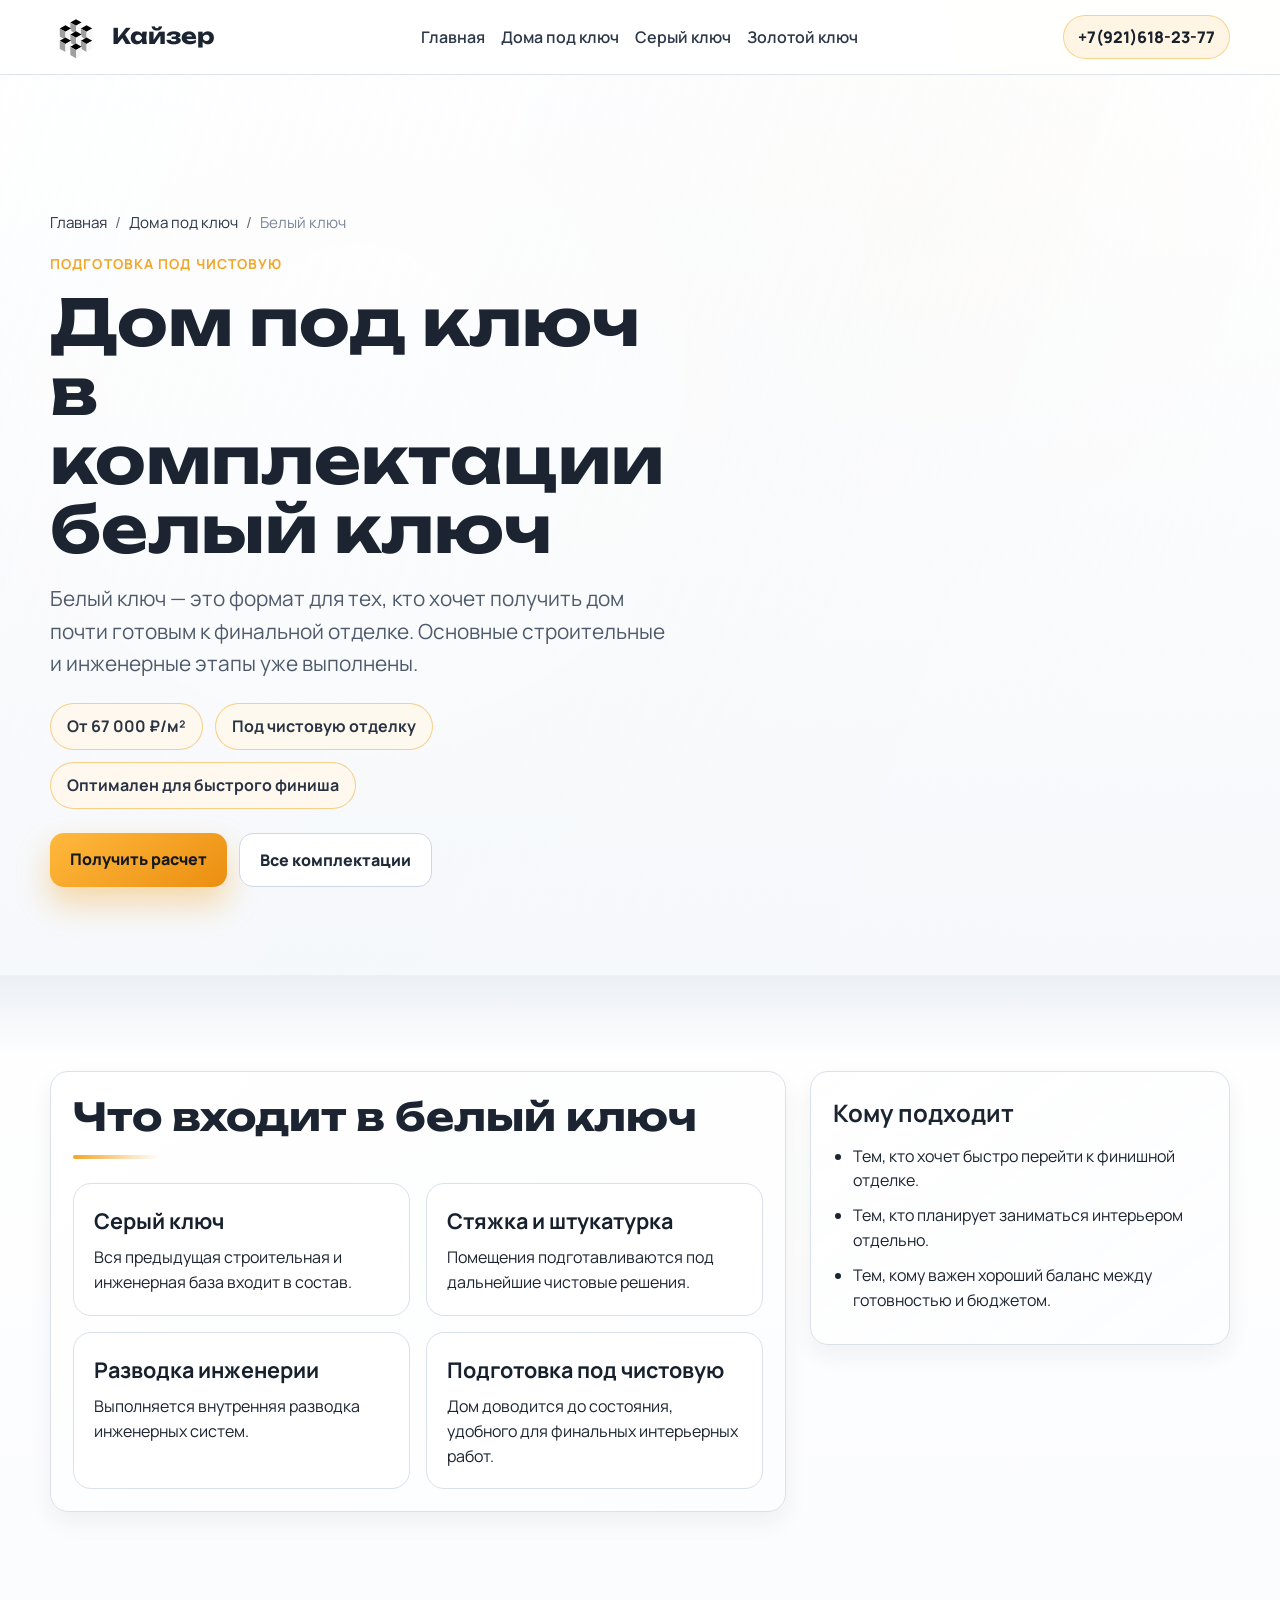
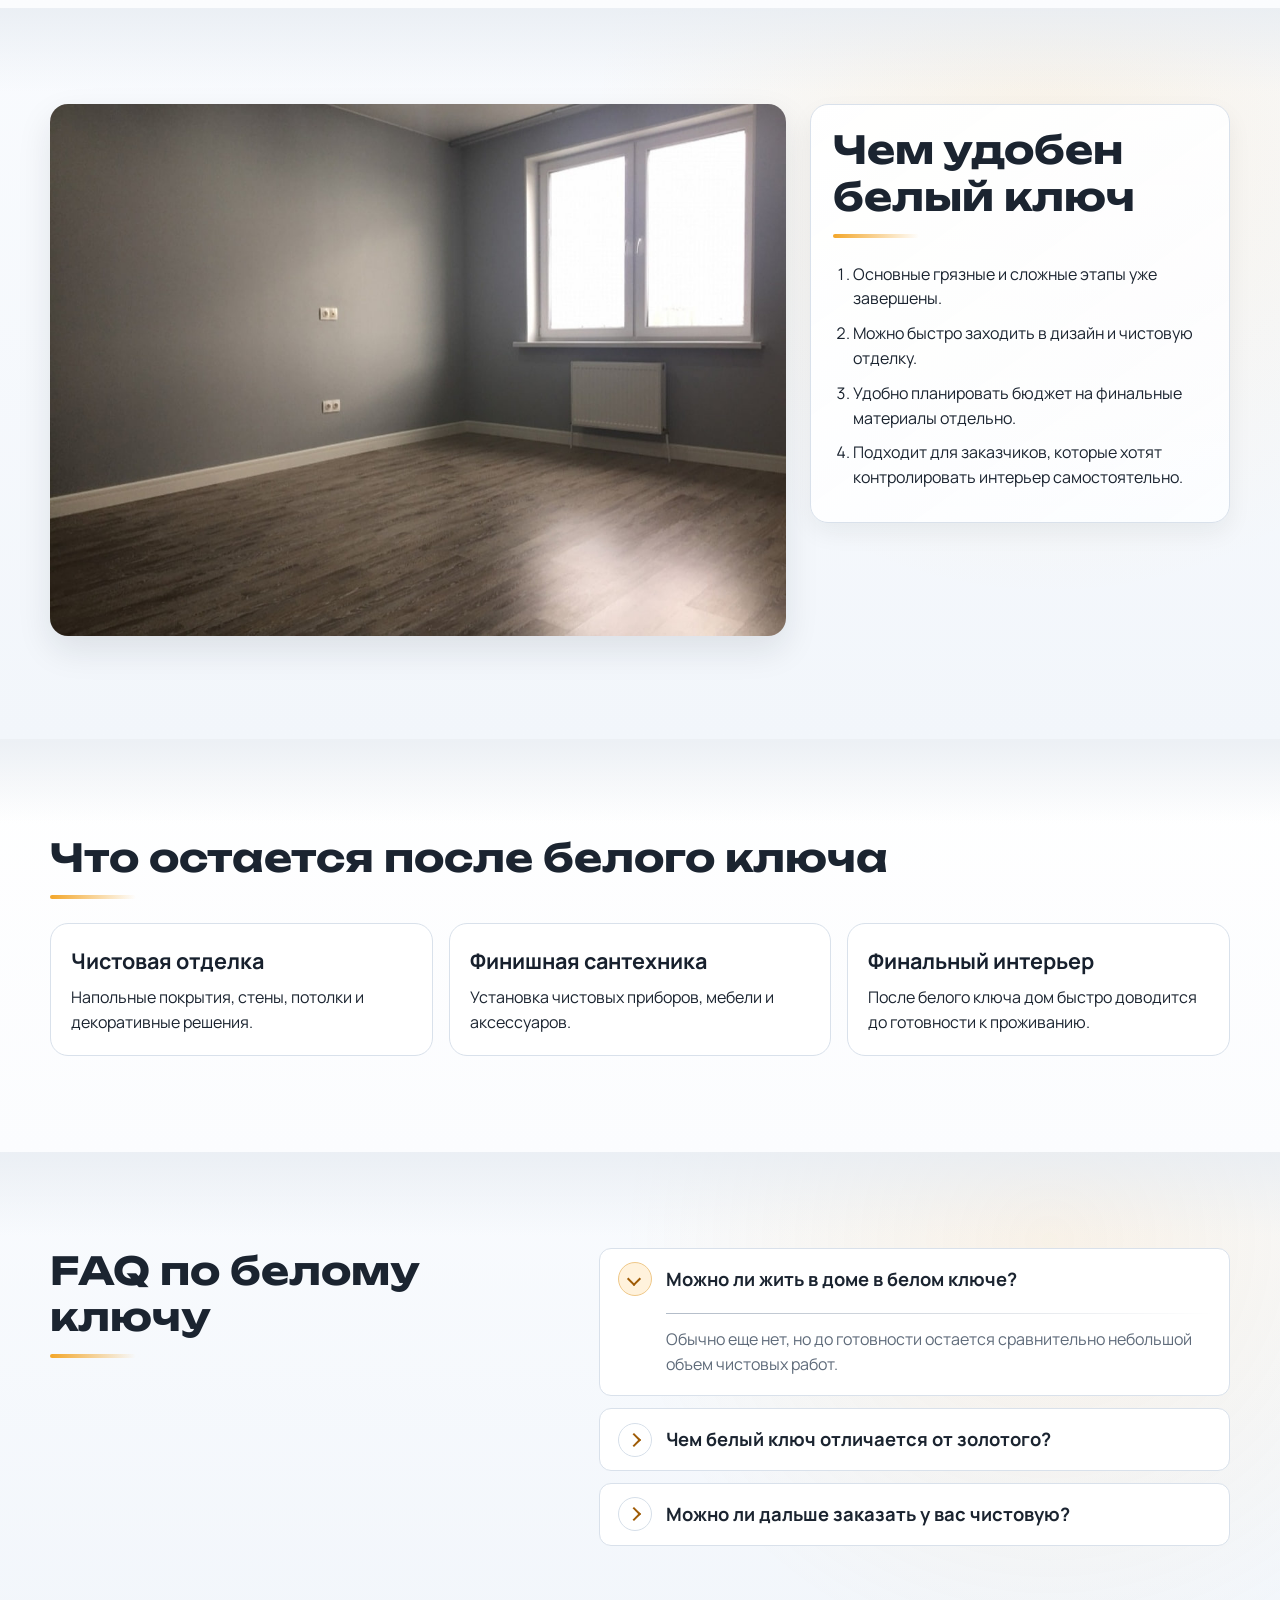
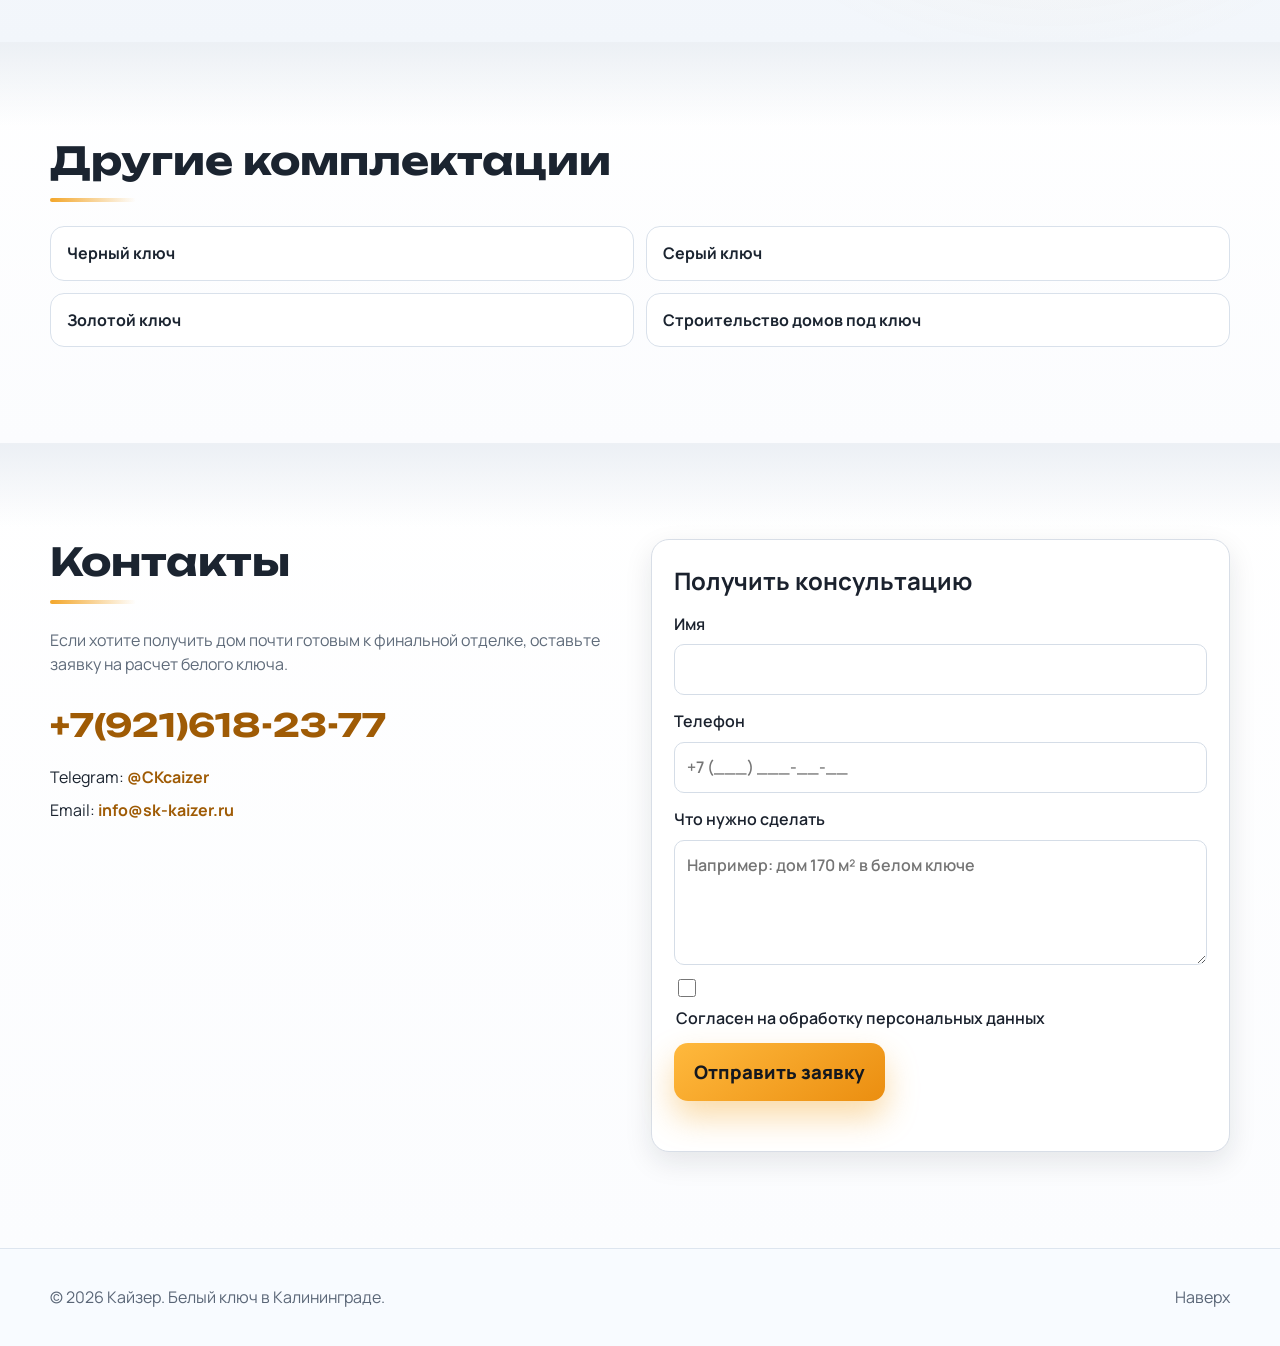
==== belyy-klyuch/index.html @ 1ab1d25b "Страницы по типам комплектаций" ====
<!doctype html>
<html lang="ru">
  <head>
    <meta charset="UTF-8" />
    <meta name="viewport" content="width=device-width, initial-scale=1.0" />
    <title>Белый ключ в Калининграде | СК Кайзер</title>
    <meta name="description" content="Дом в комплектации белый ключ в Калининграде: стяжка, штукатурка, разводка инженерии и подготовка под чистовую отделку." />
    <meta name="robots" content="index, follow" />
    <link rel="canonical" href="https://sk-kaizer.ru/belyy-klyuch/" />
    <meta property="og:type" content="website" />
    <meta property="og:title" content="Белый ключ в Калининграде | СК Кайзер" />
    <meta property="og:description" content="Белый ключ — это дом, подготовленный под чистовую отделку и финальные интерьерные решения." />
    <meta property="og:url" content="https://sk-kaizer.ru/belyy-klyuch/" />
    <meta property="og:image" content="https://sk-kaizer.ru/assets/photos/packages/white-key.jpg" />
    <meta name="theme-color" content="#101319" />
    <link rel="preconnect" href="https://fonts.googleapis.com" />
    <link rel="preconnect" href="https://fonts.gstatic.com" crossorigin />
    <link href="https://fonts.googleapis.com/css2?family=Manrope:wght@400;500;600;700;800&family=Unbounded:wght@500;700&display=swap" rel="stylesheet" />
    <link rel="stylesheet" href="../styles.css" />
  </head>
  <body data-metrika-id="109624124">
    <div id="top"></div>
    <a class="skip-link" href="#main">Перейти к контенту</a>
    <header class="header"><div class="container header__inner"><a href="../index.html#hero" class="brand" aria-label="Кайзер"><img class="brand__logo" src="../assets/logo-sk-kaizer.svg" alt="Логотип СК Кайзер" width="52" height="52" /><span class="brand__text">Кайзер</span></a><button class="menu-toggle" aria-expanded="false" aria-controls="main-menu">Меню</button><nav class="nav" id="main-menu" aria-label="Основная навигация"><a href="../index.html">Главная</a><a href="../stroitelstvo-domov-pod-klyuch/">Дома под ключ</a><a href="../seryy-klyuch/">Серый ключ</a><a href="../zolotoy-klyuch/">Золотой ключ</a></nav><a class="header__phone" href="tel:+79216182377">+7(921)618-23-77</a></div></header>
    <main id="main">
      <section class="hero section service-hero"><div class="hero__overlay"></div><div class="container hero__inner"><div class="hero__content"><nav class="breadcrumbs" aria-label="Хлебные крошки"><a href="../index.html">Главная</a><span>/</span><a href="../stroitelstvo-domov-pod-klyuch/">Дома под ключ</a><span>/</span><span aria-current="page">Белый ключ</span></nav><p class="eyebrow">Подготовка под чистовую</p><h1>Дом под ключ в комплектации белый ключ</h1><p class="hero__lead">Белый ключ — это формат для тех, кто хочет получить дом почти готовым к финальной отделке. Основные строительные и инженерные этапы уже выполнены.</p><ul class="hero__badges"><li>От 67 000 ₽/м²</li><li>Под чистовую отделку</li><li>Оптимален для быстрого финиша</li></ul><div class="hero__cta"><a class="btn btn--primary" href="#contacts">Получить расчет</a><a class="btn btn--ghost" href="../stroitelstvo-domov-pod-klyuch/">Все комплектации</a></div></div></div></section>
      <section class="section"><div class="container service-layout"><div class="service-card"><h2>Что входит в белый ключ</h2><div class="feature-grid"><article class="fact"><strong>Серый ключ</strong><span>Вся предыдущая строительная и инженерная база входит в состав.</span></article><article class="fact"><strong>Стяжка и штукатурка</strong><span>Помещения подготавливаются под дальнейшие чистовые решения.</span></article><article class="fact"><strong>Разводка инженерии</strong><span>Выполняется внутренняя разводка инженерных систем.</span></article><article class="fact"><strong>Подготовка под чистовую</strong><span>Дом доводится до состояния, удобного для финальных интерьерных работ.</span></article></div></div><aside class="service-aside"><div class="service-card"><h3>Кому подходит</h3><ul class="check-list"><li>Тем, кто хочет быстро перейти к финишной отделке.</li><li>Тем, кто планирует заниматься интерьером отдельно.</li><li>Тем, кому важен хороший баланс между готовностью и бюджетом.</li></ul></div></aside></div></section>
      <section class="section section--dark"><div class="container service-layout"><div><img class="service-photo" src="../assets/photos/packages/white-key.jpg" alt="Дом в комплектации белый ключ" loading="lazy" /></div><div class="service-card"><h2>Чем удобен белый ключ</h2><ol><li>Основные грязные и сложные этапы уже завершены.</li><li>Можно быстро заходить в дизайн и чистовую отделку.</li><li>Удобно планировать бюджет на финальные материалы отдельно.</li><li>Подходит для заказчиков, которые хотят контролировать интерьер самостоятельно.</li></ol></div></div></section>
      <section class="section"><div class="container"><h2>Что остается после белого ключа</h2><div class="fact-grid"><article class="fact"><strong>Чистовая отделка</strong><span>Напольные покрытия, стены, потолки и декоративные решения.</span></article><article class="fact"><strong>Финишная сантехника</strong><span>Установка чистовых приборов, мебели и аксессуаров.</span></article><article class="fact"><strong>Финальный интерьер</strong><span>После белого ключа дом быстро доводится до готовности к проживанию.</span></article></div></div></section>
      <section class="section section--dark" id="faq"><div class="container faq"><h2>FAQ по белому ключу</h2><div class="faq__list"><article class="faq-item is-open"><button class="faq-item__question" aria-expanded="true">Можно ли жить в доме в белом ключе?</button><div class="faq-item__answer">Обычно еще нет, но до готовности остается сравнительно небольшой объем чистовых работ.</div></article><article class="faq-item"><button class="faq-item__question" aria-expanded="false">Чем белый ключ отличается от золотого?</button><div class="faq-item__answer">Белый ключ подготавливает дом под чистовую, а золотой ключ подразумевает полную готовность к проживанию.</div></article><article class="faq-item"><button class="faq-item__question" aria-expanded="false">Можно ли дальше заказать у вас чистовую?</button><div class="faq-item__answer">Да, при необходимости можно продолжить работы до формата золотой ключ.</div></article></div></div></section>
      <section class="section"><div class="container"><h2>Другие комплектации</h2><div class="seo-links"><a href="../chernyy-klyuch/">Черный ключ</a><a href="../seryy-klyuch/">Серый ключ</a><a href="../zolotoy-klyuch/">Золотой ключ</a><a href="../stroitelstvo-domov-pod-klyuch/">Строительство домов под ключ</a></div></div></section>
      <section class="section" id="contacts"><div class="container contacts"><div class="contacts__details"><h2>Контакты</h2><p class="contacts__lead">Если хотите получить дом почти готовым к финальной отделке, оставьте заявку на расчет белого ключа.</p><a class="contacts__main-phone" href="tel:+79216182377">+7(921)618-23-77</a><ul><li>Telegram: <a href="https://t.me/CKcaizer" target="_blank" rel="noopener noreferrer">@CKcaizer</a></li><li>Email: <a href="mailto:info@sk-kaizer.ru">info@sk-kaizer.ru</a></li></ul></div><form class="contacts__form" action="https://formsubmit.co/ajax/ivityavelichkevich@gmail.com" method="POST"><h3>Получить консультацию</h3><input type="hidden" name="_subject" value="Заявка: белый ключ" /><input type="text" name="_honey" tabindex="-1" autocomplete="off" hidden /><input type="hidden" name="_captcha" value="false" /><label>Имя<input type="text" name="name" required /></label><label>Телефон<input type="tel" name="phone" placeholder="+7 (___) ___-__-__" required /></label><label>Что нужно сделать<textarea name="message" rows="4" placeholder="Например: дом 170 м² в белом ключе"></textarea></label><label class="checkbox"><input type="checkbox" required /><span>Согласен на обработку персональных данных</span></label><button class="btn btn--primary" type="submit">Отправить заявку</button><p class="contacts__form-status" aria-live="polite"></p></form></div></section>
    </main>
    <footer class="footer"><div class="container footer__inner"><p>© 2026 Кайзер. Белый ключ в Калининграде.</p><a href="#top">Наверх</a></div></footer>
    <script src="../script.js"></script>
  </body>
</html>
---- styles.css ----
:root {
  --bg-dark: #ffffff;
  --bg-mid: #f8fafc;
  --bg-panel: #ffffff;
  --bg-soft: #f7f9fc;
  --bg-seo: #f9fbfd;
  --text-main: #1b2430;
  --text-dark: #141b25;
  --text-muted: #5f6b7a;
  --accent-green: #f3a629;
  --accent-gold: #d7aa56;
  --accent-success: #2ab56f;
  --border: #d9e1eb;
  --radius-lg: 18px;
  --radius-md: 14px;
  --radius-sm: 10px;
  --container: 1180px;
  --shadow: 0 14px 34px rgba(17, 28, 40, 0.1);
}

* {
  box-sizing: border-box;
}

html {
  scroll-behavior: smooth;
}

body {
  margin: 0;
  font-family: "Manrope", sans-serif;
  color: var(--text-main);
  background: #ffffff;
  line-height: 1.55;
}

body::before {
  content: "";
  position: fixed;
  inset: 0;
  pointer-events: none;
  background: radial-gradient(circle at 95% 0%, rgba(243, 166, 41, 0.07), transparent 35%);
  z-index: -1;
}

img {
  max-width: 100%;
}

a {
  color: inherit;
  text-decoration: none;
}

.skip-link {
  position: absolute;
  left: -9999px;
  top: 10px;
  background: #fff;
  color: #000;
  padding: 8px 14px;
  border-radius: 8px;
  z-index: 3000;
}

.skip-link:focus {
  left: 10px;
}

.container {
  width: min(var(--container), calc(100% - 2rem));
  margin-inline: auto;
}

.section {
  position: relative;
  isolation: isolate;
  overflow: hidden;
  padding: 96px 0;
  background: linear-gradient(180deg, #ffffff 0%, #fbfcfe 100%);
}

.section .container {
  position: relative;
  z-index: 2;
}

.section + .section::before {
  content: "";
  position: absolute;
  left: 0;
  right: 0;
  top: -86px;
  height: 170px;
  background: linear-gradient(to bottom, rgba(231, 236, 242, 0) 0%, rgba(231, 236, 242, 0.78) 52%, rgba(231, 236, 242, 0) 100%);
  pointer-events: none;
  z-index: 1;
}

.section--dark {
  background:
    radial-gradient(circle at 82% 18%, rgba(243, 166, 41, 0.1), transparent 38%),
    linear-gradient(180deg, #f9fbfe 0%, #f2f6fb 100%);
}

.section--soft {
  background: linear-gradient(180deg, #f8fafd 0%, #ffffff 100%);
  color: var(--text-dark);
}

.section--seo {
  background: linear-gradient(180deg, #f4f7fb 0%, #ffffff 100%);
  color: #17202d;
}

#packages {
  scroll-margin-top: 104px;
}

.section--soft + .section::before,
.section--seo + .section::before {
  background: linear-gradient(to bottom, rgba(231, 236, 242, 0) 0%, rgba(231, 236, 242, 0.72) 52%, rgba(231, 236, 242, 0) 100%);
}

.section h2 {
  margin: 0 0 24px;
  font-family: "Unbounded", sans-serif;
  font-size: clamp(1.85rem, 3vw, 2.7rem);
  line-height: 1.2;
}

.section h2::after {
  content: "";
  display: block;
  width: 86px;
  height: 4px;
  margin-top: 14px;
  border-radius: 999px;
  background: linear-gradient(90deg, var(--accent-green), rgba(243, 166, 41, 0));
}

.section h3 {
  margin: 0 0 12px;
  font-size: 1.5rem;
}

.section__lead {
  max-width: 790px;
  margin: 0 0 32px;
  color: var(--text-muted);
  font-size: 1.08rem;
}

.eyebrow {
  margin: 0 0 14px;
  color: var(--accent-green);
  text-transform: uppercase;
  letter-spacing: 0.08em;
  font-weight: 700;
  font-size: 0.86rem;
}

.header {
  position: sticky;
  top: 0;
  z-index: 1000;
  backdrop-filter: blur(8px);
  background: rgba(255, 255, 255, 0.88);
  border-bottom: 1px solid rgba(160, 174, 192, 0.35);
}

.header__inner {
  min-height: 74px;
  display: grid;
  grid-template-columns: auto 1fr auto;
  align-items: center;
  gap: 22px;
}

.brand {
  display: inline-flex;
  align-items: center;
  gap: 10px;
  font-family: "Unbounded", sans-serif;
  font-weight: 700;
}

.brand__mark {
  width: 34px;
  height: 34px;
  border-radius: 50%;
  display: grid;
  place-items: center;
  background: linear-gradient(140deg, var(--accent-green), #d17d13);
  color: #101316;
  font-weight: 800;
}

.brand__logo {
  width: 52px;
  height: 52px;
  object-fit: contain;
  display: block;
}

.brand__text {
  font-size: 1.35rem;
  line-height: 1;
}

.nav {
  display: flex;
  justify-content: center;
  flex-wrap: wrap;
  gap: 16px;
}

.nav a {
  font-weight: 600;
  color: #2c3747;
}

.nav a:hover,
.nav a:focus-visible {
  color: #101722;
}

.header__phone {
  justify-self: end;
  font-weight: 800;
  color: #18202b;
  white-space: nowrap;
  padding: 9px 14px;
  border-radius: 999px;
  border: 1px solid rgba(243, 166, 41, 0.45);
  background: rgba(255, 236, 204, 0.52);
}

.menu-toggle {
  display: none;
  border: 1px solid var(--border);
  background: transparent;
  color: #202937;
  border-radius: 10px;
  padding: 10px 12px;
  font-weight: 700;
}

.hero {
  position: relative;
  padding-top: 138px;
  min-height: 760px;
  background:
    linear-gradient(108deg, rgba(255, 255, 255, 0.62), rgba(255, 255, 255, 0.42) 58%, rgba(255, 255, 255, 0.68)),
    url("assets/photos/hero/main-hero.jpg") center / cover no-repeat,
    linear-gradient(108deg, rgba(255, 255, 255, 0.92), rgba(255, 255, 255, 0.78) 60%, rgba(255, 255, 255, 0.95)),
    radial-gradient(circle at 78% 18%, rgba(243, 166, 41, 0.18), transparent 33%),
    linear-gradient(126deg, #eef3f8 0%, #e9eff5 34%, #f3f7fb 58%, #ffffff 100%);
}

.hero__overlay {
  position: absolute;
  inset: 0;
  background:
    radial-gradient(circle at 28% 32%, rgba(255, 255, 255, 0.32), transparent 48%),
    linear-gradient(180deg, rgba(255, 255, 255, 0), rgba(243, 246, 250, 0.75));
}

.hero__inner {
  position: relative;
  display: grid;
  grid-template-columns: 1.2fr 1fr;
  gap: 34px;
  align-items: center;
}

.hero__content {
  max-width: 780px;
}

.hero h1 {
  margin: 0 0 18px;
  font-family: "Unbounded", sans-serif;
  font-weight: 700;
  font-size: clamp(2rem, 5vw, 4rem);
  line-height: 1.08;
}

.hero__lead {
  margin: 0;
  max-width: 680px;
  font-size: clamp(1.04rem, 1.7vw, 1.3rem);
  color: #4f5b6c;
}

.hero__badges {
  list-style: none;
  padding: 0;
  margin: 24px 0 0;
  display: flex;
  flex-wrap: wrap;
  gap: 12px;
}

.hero__badges li {
  border: 1px solid rgba(243, 166, 41, 0.52);
  border-radius: 999px;
  padding: 10px 16px;
  font-weight: 700;
  font-size: 1rem;
  color: #293343;
  background: rgba(255, 248, 235, 0.85);
}

.hero__metrics {
  margin-top: 24px;
  display: grid;
  grid-template-columns: repeat(3, minmax(0, 1fr));
  gap: 12px;
}

.hero__metric {
  border: 1px solid rgba(243, 166, 41, 0.26);
  border-radius: 12px;
  padding: 14px 14px;
  background: rgba(255, 255, 255, 0.86);
}

.hero__metric strong {
  display: block;
  font-size: 1.04rem;
  color: #1d2632;
}

.hero__metric span {
  display: block;
  margin-top: 6px;
  font-size: 0.9rem;
  color: #5f6b7a;
}

.hero__cta {
  margin-top: 24px;
  display: flex;
  flex-wrap: wrap;
  gap: 12px;
}

.hero__promise {
  margin: 14px 0 0;
  color: #5e6a79;
  font-size: 0.94rem;
}

.breadcrumbs {
  display: flex;
  flex-wrap: wrap;
  gap: 8px;
  margin: 0 0 18px;
  color: #5f6b7a;
  font-size: 0.95rem;
}

.breadcrumbs a {
  color: #2c3747;
}

.breadcrumbs span[aria-current="page"] {
  color: #7b8795;
}

.service-hero {
  min-height: auto;
  padding: 136px 0 88px;
}

.service-hero .hero__content {
  max-width: 820px;
}

.service-hero .hero__lead {
  max-width: 760px;
}

.service-layout {
  display: grid;
  grid-template-columns: minmax(0, 1.4fr) minmax(280px, 0.8fr);
  gap: 24px;
  align-items: start;
}

.service-layout--single {
  grid-template-columns: minmax(0, 1fr);
}

.service-aside {
  display: grid;
  gap: 16px;
}

.service-card {
  border: 1px solid var(--border);
  border-radius: var(--radius-lg);
  padding: 22px;
  background:
    linear-gradient(145deg, rgba(255, 255, 255, 0.98), rgba(252, 253, 255, 0.95)),
    linear-gradient(180deg, rgba(243, 166, 41, 0.05), rgba(243, 166, 41, 0));
  box-shadow: 0 10px 24px rgba(17, 28, 40, 0.06);
}

.service-card h3,
.service-card h4 {
  margin: 0 0 12px;
}

.service-card p:last-child,
.service-card ul:last-child,
.service-card ol:last-child {
  margin-bottom: 0;
}

.fact-grid,
.feature-grid {
  display: grid;
  gap: 16px;
}

.fact-grid {
  grid-template-columns: repeat(3, minmax(0, 1fr));
}

.feature-grid {
  grid-template-columns: repeat(2, minmax(0, 1fr));
}

.fact {
  border: 1px solid var(--border);
  border-radius: var(--radius-lg);
  padding: 20px;
  background: rgba(255, 255, 255, 0.88);
}

.fact strong {
  display: block;
  margin-bottom: 8px;
  font-size: 1.35rem;
  color: #17202d;
}

.check-list,
.service-card ul,
.service-card ol {
  margin: 0;
  padding-left: 20px;
  color: var(--text-main);
}

.check-list li,
.service-card li {
  margin-bottom: 10px;
}

.service-photo {
  width: 100%;
  min-height: 320px;
  object-fit: cover;
  border-radius: var(--radius-lg);
  box-shadow: var(--shadow);
}

.cta-panel {
  display: grid;
  gap: 16px;
  align-items: center;
  padding: 28px;
  border-radius: 24px;
  border: 1px solid rgba(243, 166, 41, 0.3);
  background:
    linear-gradient(135deg, rgba(255, 247, 230, 0.95), rgba(255, 255, 255, 0.94)),
    radial-gradient(circle at 100% 0%, rgba(243, 166, 41, 0.18), transparent 36%);
}

.cta-panel__actions {
  display: flex;
  flex-wrap: wrap;
  gap: 12px;
}

.seo-links {
  display: grid;
  grid-template-columns: repeat(2, minmax(0, 1fr));
  gap: 12px;
}

.seo-links a {
  display: block;
  padding: 14px 16px;
  border-radius: var(--radius-md);
  border: 1px solid var(--border);
  background: #fff;
  font-weight: 700;
}

.btn {
  border: 0;
  border-radius: var(--radius-md);
  padding: 14px 20px;
  font-weight: 800;
  cursor: pointer;
  transition: transform 0.2s ease, box-shadow 0.2s ease;
  text-align: center;
  font-family: inherit;
}

.btn:hover,
.btn:focus-visible {
  transform: translateY(-1px);
}

.btn--primary {
  background: linear-gradient(145deg, #ffb93d, #eb8e10);
  color: #14181f;
  box-shadow: 0 16px 32px rgba(243, 166, 41, 0.4);
}

.btn--primary:hover,
.btn--primary:focus-visible {
  background: linear-gradient(145deg, #ffc85d, #f29e1f);
}

.btn--ghost {
  border: 1px solid #cdd8e6;
  background: #ffffff;
  color: #1f2937;
}

.btn--ghost:hover,
.btn--ghost:focus-visible {
  background: #fff5e5;
  border-color: #f0c06d;
  color: #7f4503;
}

.btn--small {
  margin-top: 10px;
  width: fit-content;
  padding: 10px 14px;
  font-size: 0.9rem;
  border-radius: 10px;
  background: rgba(243, 166, 41, 0.16);
  color: #8e4f00;
  border: 1px solid rgba(243, 166, 41, 0.55);
}

.keychain {
  position: relative;
  margin-left: auto;
  width: min(390px, 100%);
  padding: 26px;
  border: 1px solid #d8e2ee;
  border-radius: 24px;
  background:
    linear-gradient(180deg, rgba(255, 255, 255, 0.96), rgba(247, 250, 254, 0.94)),
    linear-gradient(120deg, rgba(243, 166, 41, 0.08), transparent);
  box-shadow: var(--shadow);
}

.keychain__title {
  margin: 0 0 14px;
  font-size: 0.98rem;
  font-weight: 700;
  line-height: 1.35;
  color: #1d2632;
}

.keychain__title span {
  display: block;
  margin-top: 6px;
  font-size: 0.86rem;
  color: #5f6b7a;
}

.keychain__keys {
  display: grid;
  gap: 10px;
}

.key {
  display: block;
  border-radius: 999px;
  padding: 12px 16px;
  font-weight: 700;
  text-align: center;
  border: 1px solid transparent;
}

.key--white {
  color: #1f2430;
  background: #eff3f9;
}

.key--gray {
  color: #fff;
  background: #6a7481;
}

.key--black {
  color: #fff;
  background: #1a1a1a;
}

.key--gold {
  color: #201705;
  background: linear-gradient(145deg, #f0c46d, #c99637);
}

.cards {
  display: grid;
  gap: 16px;
}

.cards--3 {
  grid-template-columns: repeat(3, minmax(0, 1fr));
}

.cards--4 {
  grid-template-columns: repeat(4, minmax(0, 1fr));
  align-items: stretch;
  grid-auto-rows: 1fr;
}

.cards--5 {
  grid-template-columns: repeat(5, minmax(0, 1fr));
}

.card {
  border: 1px solid var(--border);
  border-radius: var(--radius-lg);
  padding: 22px;
  background:
    linear-gradient(145deg, rgba(255, 255, 255, 0.98), rgba(252, 253, 255, 0.95)),
    linear-gradient(180deg, rgba(243, 166, 41, 0.05), rgba(243, 166, 41, 0));
  box-shadow: 0 10px 24px rgba(17, 28, 40, 0.06);
}

.card p {
  margin: 0;
  color: var(--text-muted);
}

.card:hover {
  border-color: rgba(243, 166, 41, 0.75);
  box-shadow: 0 12px 28px rgba(3, 8, 14, 0.35);
}

.card--work {
  position: relative;
  display: flex;
  flex-direction: column;
  gap: 12px;
  cursor: pointer;
  overflow: hidden;
  color: #f6f8fc;
}

.card--work::before {
  content: "";
  position: absolute;
  inset: 0;
  background:
    linear-gradient(180deg, rgba(16, 24, 34, 0.68), rgba(16, 24, 34, 0.84)),
    var(--work-bg, linear-gradient(145deg, #8394a6, #5d7287));
  background-size: cover;
  background-position: center;
  z-index: 0;
}

.card--work > * {
  position: relative;
  z-index: 1;
}

.card--work p {
  color: #d4dde8;
}

.card--work:focus-visible {
  outline: 2px solid rgba(243, 166, 41, 0.8);
  outline-offset: 2px;
}

.card--work .btn--small {
  margin-top: auto;
  margin-bottom: 2px;
  transition: background-color 0.2s ease, border-color 0.2s ease, color 0.2s ease;
  background: #ffffff;
  border-color: #ffffff;
  color: #4f5d6f;
  font-weight: 800;
}

.card--work .btn--small:hover {
  background: #f6f9fd;
  border-color: #f6f9fd;
  color: #5f6c7d;
}

.card--work-roof {
  --work-bg: url("assets/photos/work-types/roofing.jpg");
}

.card--work-facade {
  --work-bg: url("assets/photos/work-types/facade.jpg");
}

.card--work-monolith {
  --work-bg: url("assets/photos/work-types/monolith.jpg");
}

.card--work-masonry {
  --work-bg: url("assets/photos/work-types/masonry.jpg");
}

.card--work-fences {
  --work-bg: url("assets/photos/work-types/fences.jpg");
}

.card--service {
  position: relative;
  display: flex;
  flex-direction: column;
  cursor: pointer;
}

.card--service:focus-visible {
  outline: 2px solid rgba(243, 166, 41, 0.8);
  outline-offset: 2px;
}

.card--service .text-link {
  margin-top: auto;
  padding-top: 8px;
}

.service-icon {
  width: 44px;
  height: 44px;
  border-radius: 50%;
  display: inline-grid;
  place-items: center;
  border: 1px solid rgba(243, 166, 41, 0.6);
  background: #fff5e8;
  color: #9f5b05;
  font-weight: 800;
  margin-bottom: 12px;
}

.service-icon:hover {
  background: #ffe7c3;
}

.text-link {
  display: inline-block;
  margin-top: 14px;
  color: #9f5b05;
  font-weight: 700;
}

.trust-grid {
  display: grid;
  grid-template-columns: repeat(3, minmax(0, 1fr));
  gap: 16px;
}

.trust-card {
  padding: 24px;
  border-radius: var(--radius-lg);
  border: 1px solid var(--border);
  background: #ffffff;
  box-shadow: 0 8px 20px rgba(17, 28, 40, 0.06);
}

.trust-icon {
  display: inline-block;
  margin-bottom: 10px;
}

.trust-card p {
  margin: 0;
  color: var(--text-muted);
}

.package ul {
  margin: 0;
  padding-left: 18px;
  color: #1f2937;
  display: grid;
  gap: 8px;
  font-weight: 600;
  line-height: 1.45;
}

.package {
  position: relative;
  display: flex;
  flex-direction: column;
  height: 100%;
  min-height: 430px;
  scroll-margin-top: 110px;
  overflow: hidden;
  color: #1f2937;
  text-shadow: none;
}

.package__footer {
  margin-top: auto;
}

.package h3 {
  color: #101722;
  text-shadow: 0 1px 0 rgba(255, 255, 255, 0.35);
}

.package--white {
  border-color: #cfd9e6;
  background:
    linear-gradient(180deg, rgba(255, 255, 255, 0.42), rgba(255, 255, 255, 0.56)),
    url("assets/photos/packages/white-key.jpg") center / cover no-repeat;
}

.package--gray {
  border-color: #7f8c9b;
  background:
    linear-gradient(180deg, rgba(255, 255, 255, 0.42), rgba(255, 255, 255, 0.56)),
    url("assets/photos/packages/gray-key.jpg") center / cover no-repeat;
}

.package--black {
  border-color: #4c5059;
  background:
    linear-gradient(180deg, rgba(255, 255, 255, 0.42), rgba(255, 255, 255, 0.56)),
    url("assets/photos/packages/black-key.jpg") center / cover no-repeat;
}

.package--gold {
  border-color: var(--accent-gold);
  box-shadow: 0 16px 35px rgba(212, 165, 68, 0.2);
  background:
    linear-gradient(180deg, rgba(255, 248, 236, 0.42), rgba(255, 248, 236, 0.58)),
    url("assets/photos/packages/gold-key.jpg") center / cover no-repeat;
}

.price {
  margin-top: 0;
  margin-right: 0;
  margin-bottom: 0;
  margin-left: 0;
  font-size: 1.08rem;
  font-weight: 800;
  color: #101722;
}

.package .text-link {
  margin-top: 10px;
}

.benefits-grid {
  display: grid;
  grid-template-columns: repeat(3, minmax(0, 1fr));
  gap: 14px;
  grid-auto-rows: 1fr;
}

.benefit {
  display: grid;
  grid-template-columns: 24px 1fr;
  align-items: center;
  column-gap: 10px;
  border-radius: 14px;
  border: 1px solid var(--border);
  background: #ffffff;
  padding: 18px;
  font-weight: 700;
  min-height: 104px;
  height: 100%;
  box-shadow: 0 8px 20px rgba(17, 28, 40, 0.05);
}

.benefit__icon {
  margin-top: 0;
  align-self: center;
}

.benefit--md {
  grid-column: span 1;
  padding: 18px;
}

.benefit--lg {
  grid-column: span 1;
  padding: 18px;
}

.portfolio-grid {
  display: grid;
  grid-template-columns: repeat(3, minmax(0, 1fr));
  gap: 16px;
}

.portfolio-card {
  border-radius: var(--radius-lg);
  overflow: hidden;
  border: 1px solid #dfe4eb;
  background: #fff;
  color: #1a212d;
  box-shadow: 0 12px 28px rgba(13, 18, 25, 0.14);
  cursor: pointer;
  transition: transform 0.25s ease, box-shadow 0.25s ease;
}

.portfolio-card:hover,
.portfolio-card:focus-visible {
  transform: translateY(-4px);
  box-shadow: 0 16px 32px rgba(13, 18, 25, 0.2);
}

.portfolio-card__img {
  display: block;
  width: 100%;
  object-fit: cover;
  aspect-ratio: 16 / 10;
}

.portfolio-card h3,
.portfolio-card p,
.portfolio-card .btn {
  margin-inline: 16px;
}

.portfolio-card h3 {
  margin-block: 14px 6px;
  font-size: 1.22rem;
}

.portfolio-card p {
  margin-top: 0;
  color: #5e6876;
}

.portfolio-card .btn {
  margin-bottom: 16px;
  color: #8e4f00;
}

.steps-grid {
  display: grid;
  grid-template-columns: repeat(4, minmax(0, 1fr));
  gap: 14px;
}

.steps-grid article {
  border-radius: 14px;
  border: 1px solid var(--border);
  padding: 16px;
  background: #ffffff;
  box-shadow: 0 8px 20px rgba(17, 28, 40, 0.05);
}

.steps-grid span {
  display: inline-block;
  font-family: "Unbounded", sans-serif;
  color: var(--accent-green);
  font-size: 1.6rem;
  margin-bottom: 6px;
}

.steps-grid p {
  margin: 0;
}

.review h3 {
  font-size: 1.22rem;
}

.review p:last-child {
  margin-top: 12px;
  color: #4d5b6e;
}

.faq {
  display: grid;
  grid-template-columns: 1fr 1.2fr;
  gap: 24px;
}

.faq__list {
  display: grid;
  gap: 12px;
}

.faq-item {
  border: 1px solid var(--border);
  border-radius: 12px;
  overflow: hidden;
  background: #ffffff;
}

.faq-item__question {
  width: 100%;
  position: relative;
  padding: 18px 16px 18px 66px;
  text-align: left;
  border: 0;
  background: transparent;
  color: #1b2430;
  font-family: inherit;
  font-weight: 700;
  font-size: 1.15rem;
  line-height: 1.35;
  cursor: pointer;
}

.faq-item__question::before {
  content: "";
  position: absolute;
  left: 18px;
  top: 50%;
  width: 32px;
  height: 32px;
  border-radius: 50%;
  border: 1px solid #d6dfe9;
  display: grid;
  place-items: center;
  transform: translateY(-50%);
  transition: background-color 0.2s ease, border-color 0.2s ease;
}

.faq-item__question::after {
  content: "";
  position: absolute;
  left: 34px;
  top: 50%;
  width: 8px;
  height: 8px;
  border-right: 2px solid #9f5b05;
  border-bottom: 2px solid #9f5b05;
  transform: translate(-50%, -50%) rotate(-45deg);
  transition: transform 0.2s ease;
}

.faq-item__answer {
  display: none;
  padding: 0 16px 18px 66px;
  color: var(--text-muted);
}

.faq-item.is-open .faq-item__answer {
  display: block;
  position: relative;
  margin-top: 4px;
  padding-top: 14px;
}

.faq-item.is-open .faq-item__answer::before {
  content: "";
  position: absolute;
  left: 66px;
  right: 16px;
  top: 0;
  height: 1px;
  background: linear-gradient(90deg, rgba(174, 184, 197, 0.95) 0%, rgba(174, 184, 197, 0) 100%);
}

.faq-item.is-open .faq-item__question::before {
  background: #fff2dc;
  border-color: #efc889;
}

.faq-item.is-open .faq-item__question::after {
  transform: translate(-50%, -50%) rotate(45deg);
}

.contacts {
  display: grid;
  grid-template-columns: 1fr 1fr;
  gap: 22px;
}

.contacts__lead {
  color: #5f6b7a;
}

.contacts__main-phone {
  display: inline-block;
  margin: 8px 0 14px;
  font-family: "Unbounded", sans-serif;
  font-size: clamp(1.35rem, 3vw, 2rem);
}

.contacts__details ul {
  margin: 0;
  padding: 0;
  list-style: none;
  display: grid;
  gap: 8px;
}

.contacts__details a {
  color: #9f5b05;
  font-weight: 700;
}

.contacts__qr {
  width: 112px;
  height: 112px;
  flex-shrink: 0;
  border-radius: 10px;
  border: 1px solid #d8dee7;
  background: #fff;
  padding: 4px;
}

.contacts__qr-row {
  display: flex;
  flex-wrap: wrap;
  gap: 16px;
  margin-top: 18px;
}

.contacts__qr-card {
  margin: 0;
  display: grid;
  justify-items: center;
  gap: 8px;
  padding: 12px;
  border: 1px solid #d8dee7;
  border-radius: 14px;
  background: #fff;
  box-shadow: 0 8px 20px rgba(17, 28, 40, 0.06);
}

.contacts__qr-card figcaption {
  font-size: 0.92rem;
  font-weight: 700;
  color: #4f5b6c;
}

.contacts__form {
  border: 1px solid #d8dee7;
  border-radius: var(--radius-lg);
  padding: 22px;
  background: #fff;
  box-shadow: 0 10px 28px rgba(17, 28, 40, 0.1);
  color: #1a212d;
}

.contacts__form h3 {
  margin-top: 0;
}

.contacts__form label {
  display: grid;
  gap: 8px;
  margin-bottom: 14px;
  font-weight: 600;
}

.contacts__form input,
.contacts__form textarea {
  width: 100%;
  border: 1px solid #d5dde7;
  border-radius: 10px;
  padding: 12px;
  font: inherit;
}

.checkbox {
  display: flex;
  align-items: center;
  gap: 10px;
  flex-wrap: nowrap;
}

.checkbox input {
  width: 18px;
  height: 18px;
  margin-top: 0;
  flex-shrink: 0;
}

.checkbox span {
  display: inline-flex;
  align-items: center;
  line-height: 1.35;
  margin-left: 2px;
  white-space: nowrap;
}

.contacts__form .btn--primary {
  font-size: 1.16rem;
  padding-block: 16px;
}

.contacts__form-status {
  margin: 10px 0 0;
  min-height: 1.2em;
  color: #5a6677;
  font-size: 0.92rem;
}

.section--seo {
  background:
    linear-gradient(180deg, rgba(244, 247, 251, 0.56) 0%, rgba(255, 255, 255, 0.66) 100%),
    url("assets/photos/seo/construction-kaliningrad.jpg") center / cover no-repeat;
}

.requisites {
  margin: 0;
  display: grid;
  grid-template-columns: repeat(2, minmax(0, 1fr));
  gap: 10px 20px;
}

.requisites div {
  display: grid;
  gap: 4px;
  border-bottom: 1px dashed #bcc7d5;
  padding-bottom: 10px;
}

.requisites dt {
  font-weight: 800;
}

.requisites dd {
  margin: 0;
}

.footer {
  padding: 20px 0;
  border-top: 1px solid #dde5ef;
  background: #f8fbff;
}

.footer__inner {
  display: flex;
  justify-content: space-between;
  gap: 16px;
  align-items: center;
  color: #5a6677;
}

.modal {
  position: fixed;
  inset: 0;
  z-index: 2500;
  display: grid;
  place-items: center;
  padding: 18px;
  background: rgba(10, 15, 23, 0.78);
}

.modal[hidden] {
  display: none;
}

.modal__panel {
  width: min(720px, 100%);
  border-radius: 18px;
  background: #fff;
  color: #111;
  padding: 24px;
  position: relative;
}

.modal__panel h3 {
  margin: 0 0 12px;
  font-family: "Unbounded", sans-serif;
}

.modal__panel ul {
  margin: 0;
  padding-left: 18px;
  display: grid;
  gap: 8px;
}

.modal__close {
  position: absolute;
  right: 14px;
  top: 10px;
  border: 0;
  background: transparent;
  font-size: 30px;
  line-height: 1;
  cursor: pointer;
}

.modal--work .modal__panel {
  width: min(760px, 100%);
  border: 1px solid #d9e3ef;
  background:
    radial-gradient(circle at 88% 12%, rgba(159, 91, 5, 0.08), transparent 38%),
    linear-gradient(180deg, #ffffff 0%, #f9fbff 100%);
  box-shadow: 0 24px 56px rgba(10, 18, 29, 0.28);
  padding: 26px 24px 22px;
}

.modal--work .modal__panel h3 {
  margin: 0;
  padding-right: 38px;
  font-size: clamp(1.28rem, 2.2vw, 1.55rem);
  color: #162131;
}

.modal__intro {
  margin: 10px 0 16px;
  color: #4d5b6d;
  line-height: 1.55;
}

.modal__list {
  list-style: none;
  padding: 0;
  padding-left: 0;
  margin: 0;
  display: grid;
  gap: 10px;
}

.modal__list li {
  position: relative;
  border: 1px solid #d8e2ee;
  border-radius: 12px;
  padding: 10px 12px;
  background: rgba(255, 255, 255, 0.88);
  color: #213044;
}

.modal__list li::before {
  content: none;
}

.modal--work .modal__close {
  right: 12px;
  top: 10px;
  width: 34px;
  height: 34px;
  border-radius: 50%;
  border: 1px solid #d3deea;
  background: #ffffff;
  color: #1f2c3f;
  font-size: 26px;
  display: grid;
  place-items: center;
  transition: background 0.2s ease, transform 0.2s ease;
}

.modal--work .modal__close:hover {
  background: #f2f6fc;
  transform: scale(1.03);
}

.modal__panel--project {
  width: min(1040px, 100%);
  max-height: calc(100vh - 36px);
  overflow: auto;
}

.project-modal {
  display: grid;
  gap: 16px;
}

.project-modal__head h3 {
  margin-bottom: 6px;
}

.project-modal__head p {
  margin: 0;
  color: #5b6676;
  font-weight: 600;
}

.project-modal__facts {
  margin: 0;
  display: grid;
  grid-template-columns: repeat(2, minmax(0, 1fr));
  gap: 10px;
}

.project-modal__facts div {
  border: 1px solid #dce4ee;
  border-radius: 12px;
  padding: 10px 12px;
  background: #f9fcff;
}

.project-modal__facts dt {
  color: #5b6676;
  font-size: 0.82rem;
  font-weight: 700;
  margin-bottom: 2px;
}

.project-modal__facts dd {
  margin: 0;
  font-weight: 700;
}

.project-modal__description {
  margin: 0;
  color: #2a3444;
}

.project-modal__hero-wrap {
  border-radius: 14px;
  overflow: hidden;
  border: 1px solid #dce4ee;
  background: #0f1722;
}

.project-modal__hero {
  width: 100%;
  height: min(62vh, 520px);
  object-fit: contain;
  object-position: center;
  display: block;
}

.project-modal__gallery {
  display: grid;
  grid-template-columns: repeat(6, minmax(0, 1fr));
  gap: 8px;
}

.project-modal__thumb {
  display: block;
  border-radius: 10px;
  overflow: hidden;
  border: 2px solid transparent;
  padding: 0;
  background: #fff;
  cursor: pointer;
}

.project-modal__thumb.is-active {
  border-color: #9f5b05;
}

.project-modal__thumb img {
  width: 100%;
  aspect-ratio: 4 / 3;
  display: block;
  object-fit: cover;
}

@media (max-width: 1100px) {
  .cards--4,
  .cards--5,
  .benefits-grid,
  .steps-grid,
  .fact-grid,
  .feature-grid,
  .seo-links {
    grid-template-columns: repeat(2, minmax(0, 1fr));
  }

  .benefit--md,
  .benefit--lg {
    grid-column: span 1;
  }

  .cards--3,
  .trust-grid,
  .portfolio-grid,
  .contacts,
  .faq,
  .service-layout,
  .hero__metrics {
    grid-template-columns: 1fr;
  }

  .hero__inner {
    grid-template-columns: 1fr;
  }

  .keychain {
    margin-left: 0;
  }

  .project-modal__gallery {
    grid-template-columns: repeat(4, minmax(0, 1fr));
  }
}

@media (max-width: 840px) {
  .menu-toggle {
    display: inline-block;
    justify-self: center;
  }

  .header__inner {
    grid-template-columns: auto auto auto;
  }

  .project-modal__facts {
    grid-template-columns: 1fr;
  }

  .project-modal__gallery {
    grid-template-columns: repeat(3, minmax(0, 1fr));
  }

  .nav {
    grid-column: 1 / -1;
    display: none;
    justify-content: flex-start;
    padding-bottom: 14px;
  }

  .nav.is-open {
    display: flex;
  }

  .header__phone {
    font-size: 0.9rem;
  }

  .section {
    padding: 78px 0;
  }

  .section + .section::before {
    top: -70px;
    height: 140px;
  }

  .hero {
    padding-top: 98px;
    min-height: auto;
  }

  .cards--4,
  .cards--5,
  .benefits-grid,
  .steps-grid,
  .requisites,
  .fact-grid,
  .feature-grid,
  .seo-links {
    grid-template-columns: 1fr;
  }

  .footer__inner {
    flex-direction: column;
    align-items: flex-start;
  }
}
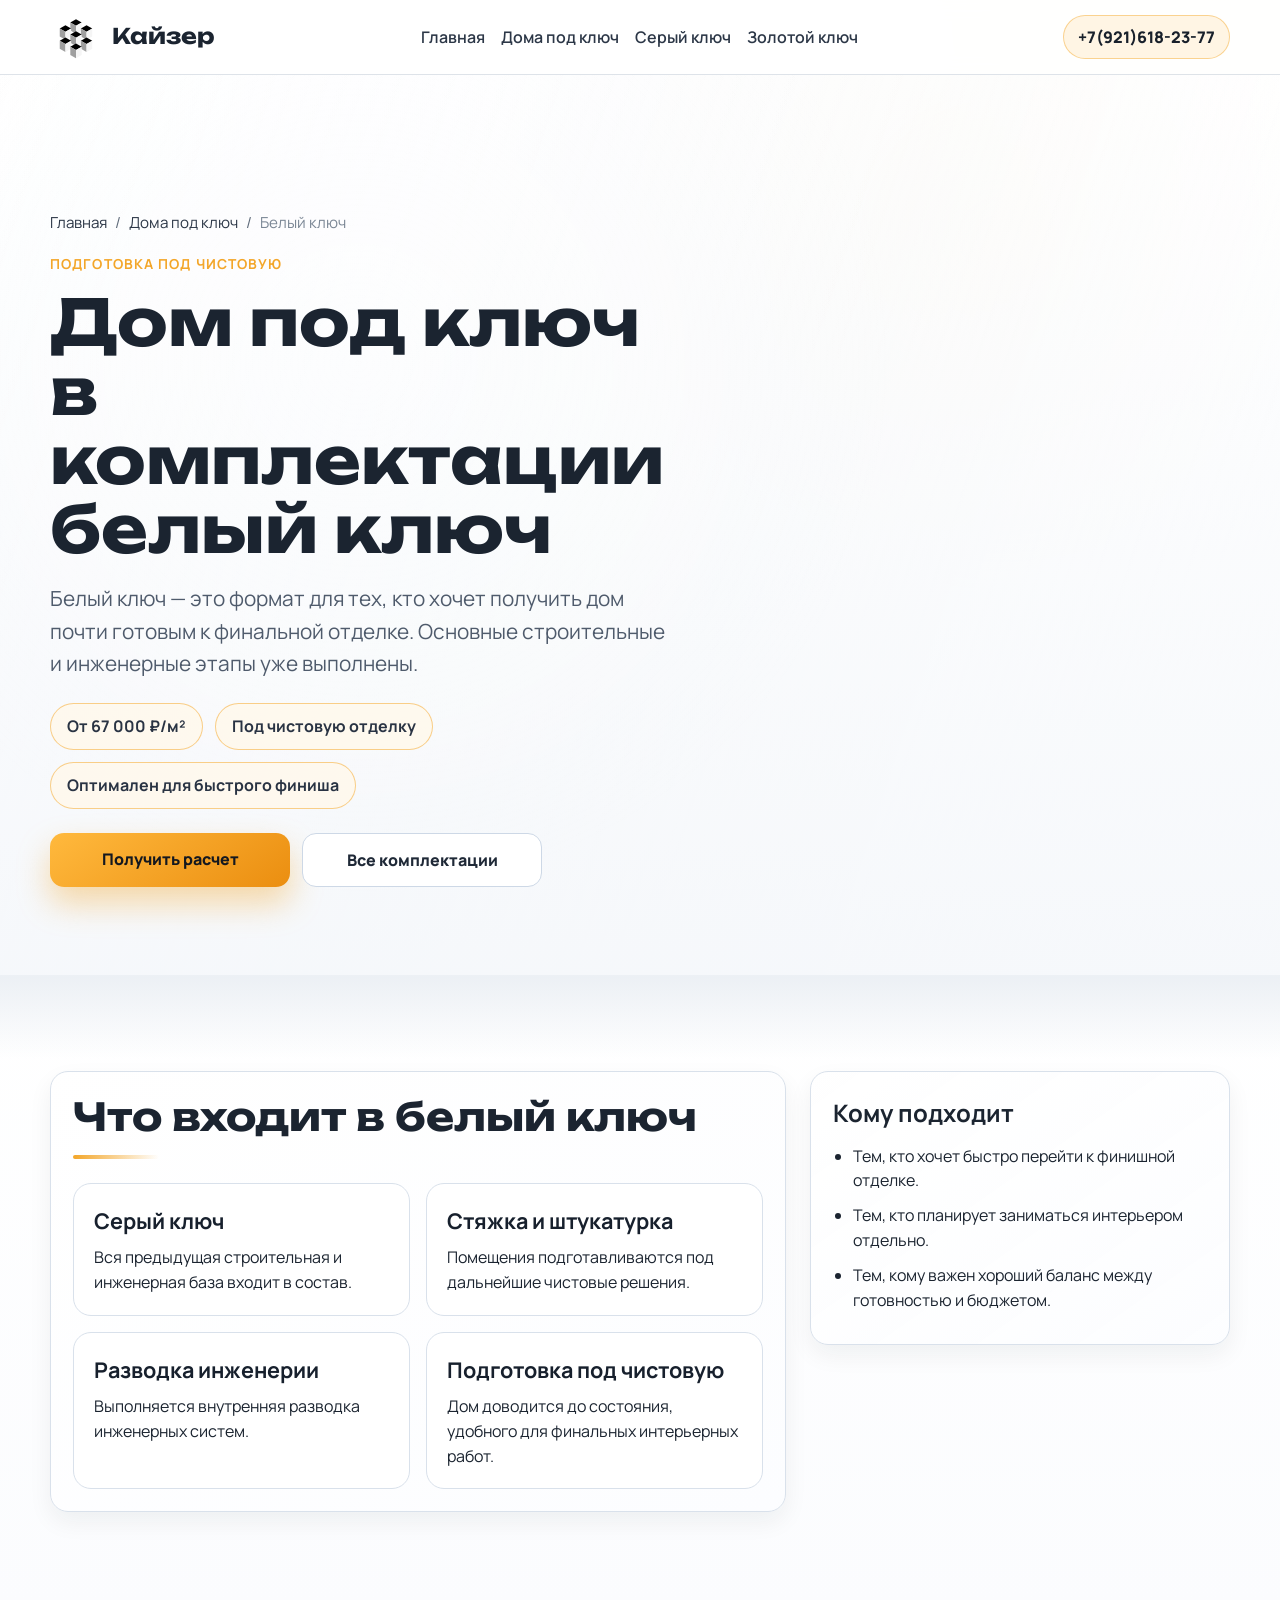
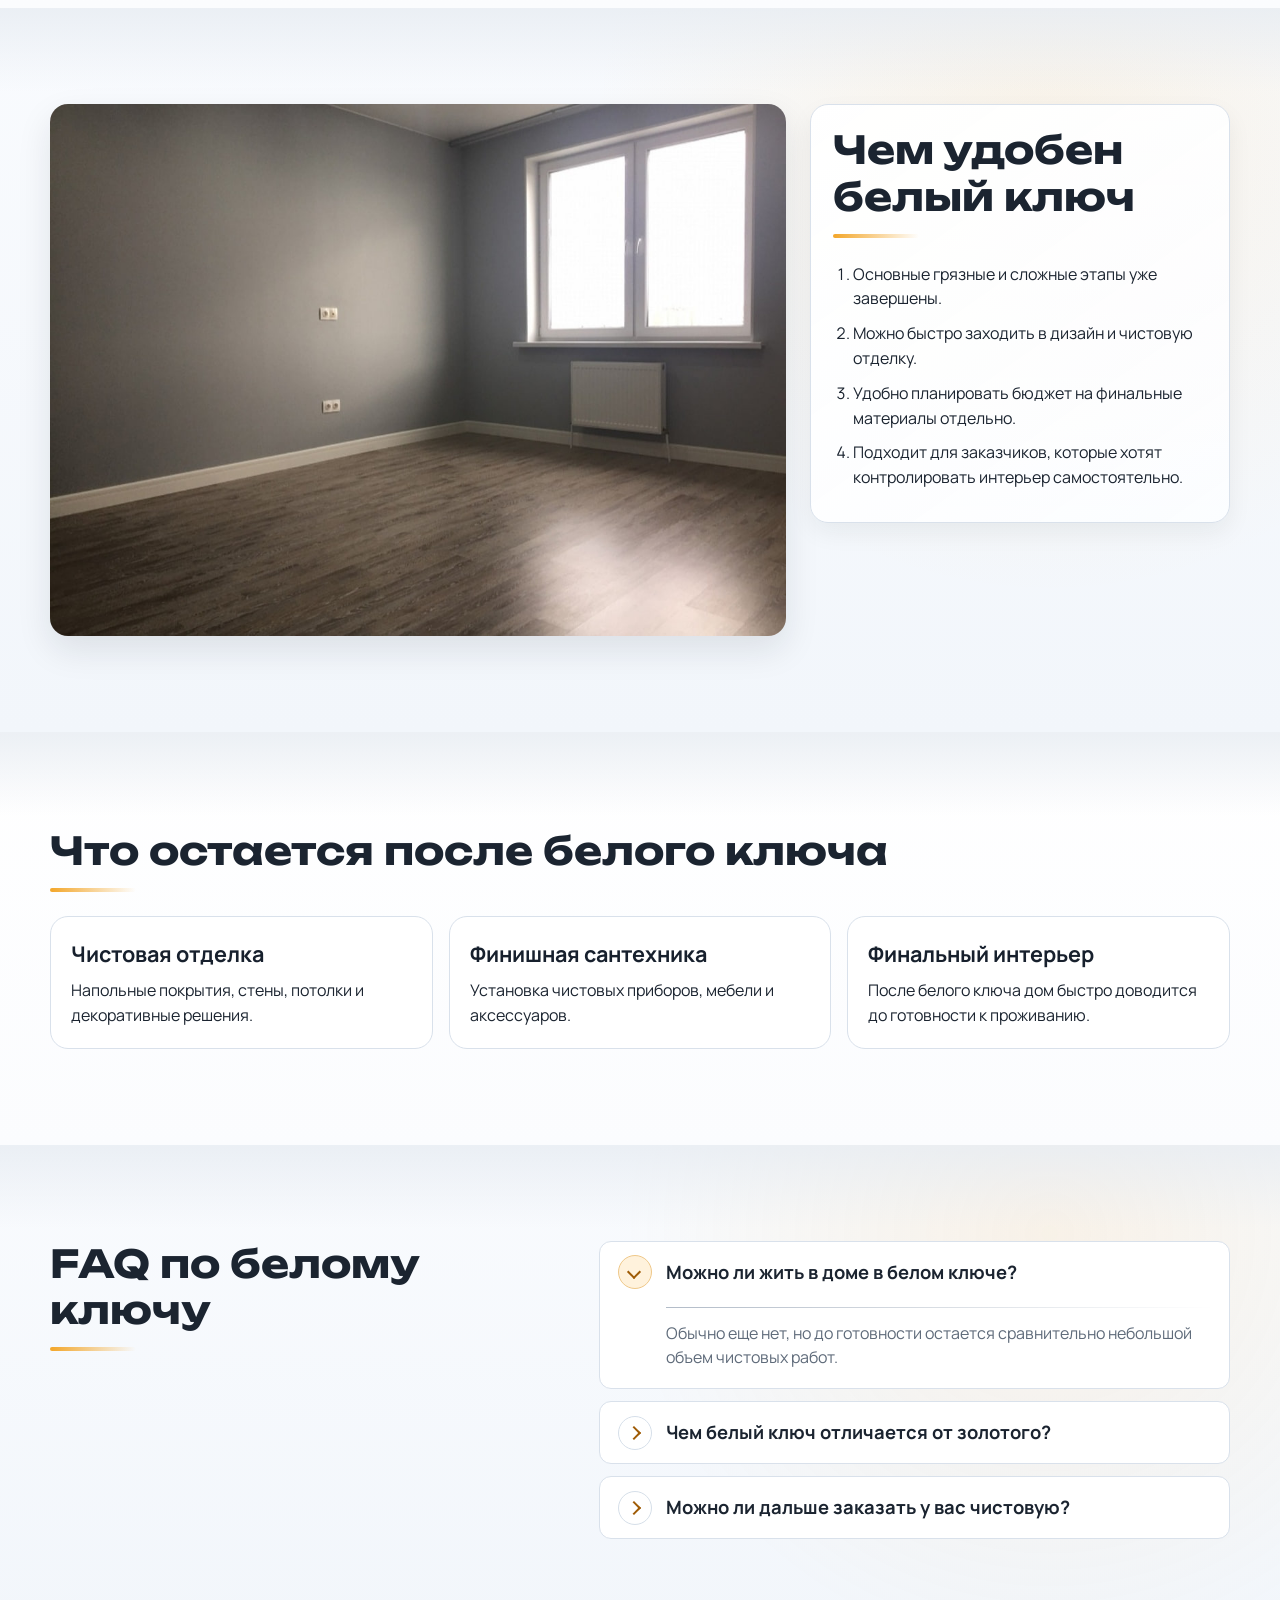
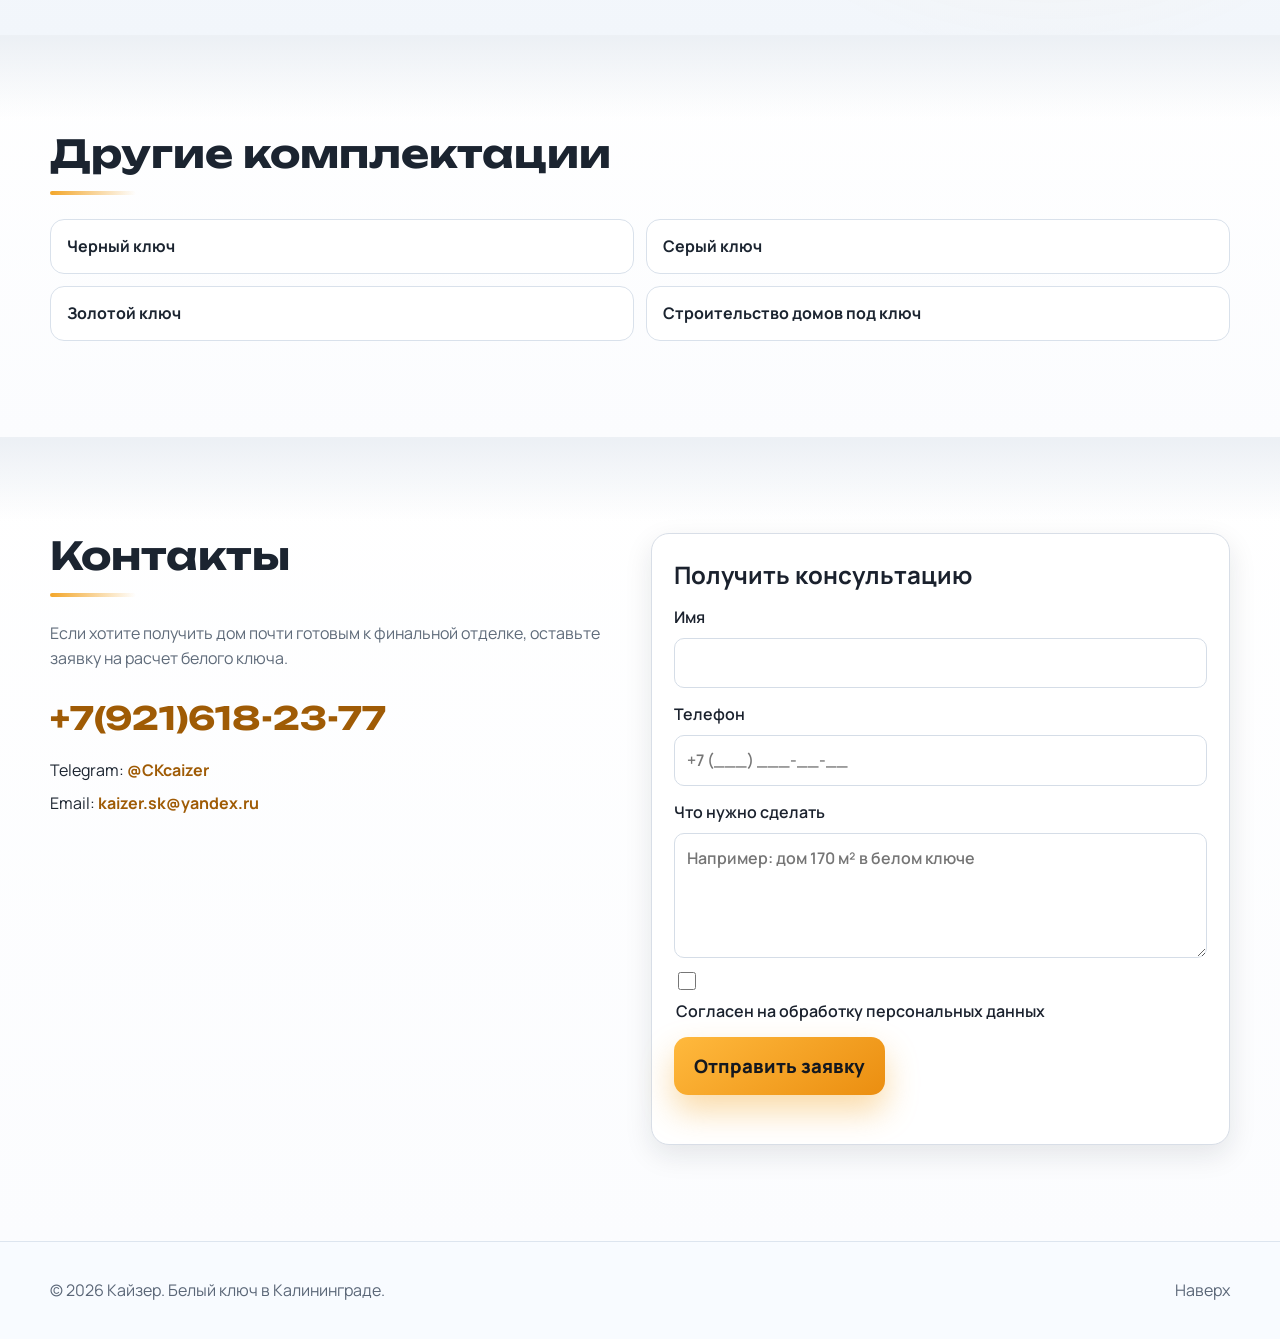
==== commit cf352447: "change email" ====
--- a/belyy-klyuch/index.html
+++ b/belyy-klyuch/index.html
@@ -12,11 +12,17 @@
     <meta property="og:description" content="Белый ключ — это дом, подготовленный под чистовую отделку и финальные интерьерные решения." />
     <meta property="og:url" content="https://sk-kaizer.ru/belyy-klyuch/" />
     <meta property="og:image" content="https://sk-kaizer.ru/assets/photos/packages/white-key.jpg" />
+    <meta name="twitter:card" content="summary_large_image" />
+    <meta name="twitter:title" content="Белый ключ в Калининграде | СК Кайзер" />
+    <meta name="twitter:description" content="Стяжка, штукатурка, разводка инженерии и подготовка дома под чистовую отделку." />
+    <meta name="twitter:image" content="https://sk-kaizer.ru/assets/photos/packages/white-key.jpg" />
     <meta name="theme-color" content="#101319" />
     <link rel="preconnect" href="https://fonts.googleapis.com" />
     <link rel="preconnect" href="https://fonts.gstatic.com" crossorigin />
     <link href="https://fonts.googleapis.com/css2?family=Manrope:wght@400;500;600;700;800&family=Unbounded:wght@500;700&display=swap" rel="stylesheet" />
     <link rel="stylesheet" href="../styles.css" />
+    <script type="application/ld+json">{"@context":"https://schema.org","@type":"Service","name":"Белый ключ","serviceType":"Строительство дома в комплектации белый ключ","areaServed":["Калининград","Калининградская область"],"provider":{"@type":"Organization","name":"ООО \"СК Кайзер\"","url":"https://sk-kaizer.ru/"},"url":"https://sk-kaizer.ru/belyy-klyuch/","description":"Дом в белом ключе: стяжка, штукатурка, разводка инженерии и подготовка под чистовую отделку."}</script>
+    <script type="application/ld+json">{"@context":"https://schema.org","@type":"FAQPage","mainEntity":[{"@type":"Question","name":"Можно ли жить в доме в белом ключе?","acceptedAnswer":{"@type":"Answer","text":"Обычно еще нет, но до готовности остается сравнительно небольшой объем чистовых работ."}},{"@type":"Question","name":"Чем белый ключ отличается от золотого?","acceptedAnswer":{"@type":"Answer","text":"Белый ключ подготавливает дом под чистовую, а золотой ключ подразумевает полную готовность к проживанию."}},{"@type":"Question","name":"Можно ли дальше заказать у вас чистовую?","acceptedAnswer":{"@type":"Answer","text":"Да, при необходимости можно продолжить работы до формата золотой ключ."}}]}</script>
   </head>
   <body data-metrika-id="109624124">
     <div id="top"></div>
@@ -29,7 +35,7 @@
       <section class="section"><div class="container"><h2>Что остается после белого ключа</h2><div class="fact-grid"><article class="fact"><strong>Чистовая отделка</strong><span>Напольные покрытия, стены, потолки и декоративные решения.</span></article><article class="fact"><strong>Финишная сантехника</strong><span>Установка чистовых приборов, мебели и аксессуаров.</span></article><article class="fact"><strong>Финальный интерьер</strong><span>После белого ключа дом быстро доводится до готовности к проживанию.</span></article></div></div></section>
       <section class="section section--dark" id="faq"><div class="container faq"><h2>FAQ по белому ключу</h2><div class="faq__list"><article class="faq-item is-open"><button class="faq-item__question" aria-expanded="true">Можно ли жить в доме в белом ключе?</button><div class="faq-item__answer">Обычно еще нет, но до готовности остается сравнительно небольшой объем чистовых работ.</div></article><article class="faq-item"><button class="faq-item__question" aria-expanded="false">Чем белый ключ отличается от золотого?</button><div class="faq-item__answer">Белый ключ подготавливает дом под чистовую, а золотой ключ подразумевает полную готовность к проживанию.</div></article><article class="faq-item"><button class="faq-item__question" aria-expanded="false">Можно ли дальше заказать у вас чистовую?</button><div class="faq-item__answer">Да, при необходимости можно продолжить работы до формата золотой ключ.</div></article></div></div></section>
       <section class="section"><div class="container"><h2>Другие комплектации</h2><div class="seo-links"><a href="../chernyy-klyuch/">Черный ключ</a><a href="../seryy-klyuch/">Серый ключ</a><a href="../zolotoy-klyuch/">Золотой ключ</a><a href="../stroitelstvo-domov-pod-klyuch/">Строительство домов под ключ</a></div></div></section>
-      <section class="section" id="contacts"><div class="container contacts"><div class="contacts__details"><h2>Контакты</h2><p class="contacts__lead">Если хотите получить дом почти готовым к финальной отделке, оставьте заявку на расчет белого ключа.</p><a class="contacts__main-phone" href="tel:+79216182377">+7(921)618-23-77</a><ul><li>Telegram: <a href="https://t.me/CKcaizer" target="_blank" rel="noopener noreferrer">@CKcaizer</a></li><li>Email: <a href="mailto:info@sk-kaizer.ru">info@sk-kaizer.ru</a></li></ul></div><form class="contacts__form" action="https://formsubmit.co/ajax/ivityavelichkevich@gmail.com" method="POST"><h3>Получить консультацию</h3><input type="hidden" name="_subject" value="Заявка: белый ключ" /><input type="text" name="_honey" tabindex="-1" autocomplete="off" hidden /><input type="hidden" name="_captcha" value="false" /><label>Имя<input type="text" name="name" required /></label><label>Телефон<input type="tel" name="phone" placeholder="+7 (___) ___-__-__" required /></label><label>Что нужно сделать<textarea name="message" rows="4" placeholder="Например: дом 170 м² в белом ключе"></textarea></label><label class="checkbox"><input type="checkbox" required /><span>Согласен на обработку персональных данных</span></label><button class="btn btn--primary" type="submit">Отправить заявку</button><p class="contacts__form-status" aria-live="polite"></p></form></div></section>
+      <section class="section" id="contacts"><div class="container contacts"><div class="contacts__details"><h2>Контакты</h2><p class="contacts__lead">Если хотите получить дом почти готовым к финальной отделке, оставьте заявку на расчет белого ключа.</p><a class="contacts__main-phone" href="tel:+79216182377">+7(921)618-23-77</a><ul><li>Telegram: <a href="https://t.me/CKcaizer" target="_blank" rel="noopener noreferrer">@CKcaizer</a></li><li>Email: <a href="mailto:kaizer.sk@yandex.ru">kaizer.sk@yandex.ru</a></li></ul></div><form class="contacts__form" action="https://formsubmit.co/ajax/kaizer.sk@yandex.ru" method="POST"><h3>Получить консультацию</h3><input type="hidden" name="_subject" value="Заявка: белый ключ" /><input type="text" name="_honey" tabindex="-1" autocomplete="off" hidden /><input type="hidden" name="_captcha" value="false" /><label>Имя<input type="text" name="name" required /></label><label>Телефон<input type="tel" name="phone" placeholder="+7 (___) ___-__-__" required /></label><label>Что нужно сделать<textarea name="message" rows="4" placeholder="Например: дом 170 м² в белом ключе"></textarea></label><label class="checkbox"><input type="checkbox" required /><span>Согласен на обработку персональных данных</span></label><button class="btn btn--primary" type="submit">Отправить заявку</button><p class="contacts__form-status" aria-live="polite"></p></form></div></section>
     </main>
     <footer class="footer"><div class="container footer__inner"><p>© 2026 Кайзер. Белый ключ в Калининграде.</p><a href="#top">Наверх</a></div></footer>
     <script src="../script.js"></script>
--- a/styles.css
+++ b/styles.css
@@ -32,6 +32,7 @@
   color: var(--text-main);
   background: #ffffff;
   line-height: 1.55;
+  overflow-x: hidden;
 }
 
 body::before {
@@ -45,6 +46,7 @@
 
 img {
   max-width: 100%;
+  display: block;
 }
 
 a {
@@ -68,7 +70,7 @@
 }
 
 .container {
-  width: min(var(--container), calc(100% - 2rem));
+  width: min(var(--container), calc(100% - clamp(1rem, 3vw, 2rem)));
   margin-inline: auto;
 }
 
@@ -76,7 +78,7 @@
   position: relative;
   isolation: isolate;
   overflow: hidden;
-  padding: 96px 0;
+  padding: clamp(72px, 8vw, 96px) 0;
   background: linear-gradient(180deg, #ffffff 0%, #fbfcfe 100%);
 }
 
@@ -177,6 +179,10 @@
   gap: 22px;
 }
 
+.header__inner > * {
+  min-width: 0;
+}
+
 .brand {
   display: inline-flex;
   align-items: center;
@@ -212,7 +218,7 @@
   display: flex;
   justify-content: center;
   flex-wrap: wrap;
-  gap: 16px;
+  gap: 12px 16px;
 }
 
 .nav a {
@@ -248,7 +254,7 @@
 
 .hero {
   position: relative;
-  padding-top: 138px;
+  padding-top: clamp(108px, 12vw, 138px);
   min-height: 760px;
   background:
     linear-gradient(108deg, rgba(255, 255, 255, 0.62), rgba(255, 255, 255, 0.42) 58%, rgba(255, 255, 255, 0.68)),
@@ -276,6 +282,7 @@
 
 .hero__content {
   max-width: 780px;
+  min-width: 0;
 }
 
 .hero h1 {
@@ -346,6 +353,10 @@
   gap: 12px;
 }
 
+.hero__cta .btn {
+  min-width: min(100%, 240px);
+}
+
 .hero__promise {
   margin: 14px 0 0;
   color: #5e6a79;
@@ -462,7 +473,7 @@
 
 .service-photo {
   width: 100%;
-  min-height: 320px;
+  min-height: clamp(220px, 34vw, 320px);
   object-fit: cover;
   border-radius: var(--radius-lg);
   box-shadow: var(--shadow);
@@ -641,6 +652,7 @@
     linear-gradient(145deg, rgba(255, 255, 255, 0.98), rgba(252, 253, 255, 0.95)),
     linear-gradient(180deg, rgba(243, 166, 41, 0.05), rgba(243, 166, 41, 0));
   box-shadow: 0 10px 24px rgba(17, 28, 40, 0.06);
+  min-width: 0;
 }
 
 .card p {
@@ -1137,6 +1149,7 @@
   border-radius: 14px;
   background: #fff;
   box-shadow: 0 8px 20px rgba(17, 28, 40, 0.06);
+  flex: 1 1 150px;
 }
 
 .contacts__qr-card figcaption {
@@ -1193,7 +1206,7 @@
   align-items: center;
   line-height: 1.35;
   margin-left: 2px;
-  white-space: nowrap;
+  white-space: normal;
 }
 
 .contacts__form .btn--primary {
@@ -1248,6 +1261,7 @@
   gap: 16px;
   align-items: center;
   color: #5a6677;
+  flex-wrap: wrap;
 }
 
 .modal {
@@ -1269,7 +1283,7 @@
   border-radius: 18px;
   background: #fff;
   color: #111;
-  padding: 24px;
+  padding: clamp(18px, 3vw, 24px);
   position: relative;
 }
 
@@ -1456,6 +1470,16 @@
 }
 
 @media (max-width: 1100px) {
+  .header__inner {
+    grid-template-columns: auto 1fr;
+    row-gap: 14px;
+  }
+
+  .header__phone {
+    grid-column: 1 / -1;
+    justify-self: start;
+  }
+
   .cards--4,
   .cards--5,
   .benefits-grid,
@@ -1487,6 +1511,8 @@
 
   .keychain {
     margin-left: 0;
+    width: 100%;
+    max-width: 520px;
   }
 
   .project-modal__gallery {
@@ -1496,12 +1522,14 @@
 
 @media (max-width: 840px) {
   .menu-toggle {
-    display: inline-block;
-    justify-self: center;
+    display: inline-flex;
+    justify-self: end;
+    align-items: center;
   }
 
   .header__inner {
-    grid-template-columns: auto auto auto;
+    grid-template-columns: minmax(0, 1fr) auto;
+    min-height: 70px;
   }
 
   .project-modal__facts {
@@ -1515,20 +1543,26 @@
   .nav {
     grid-column: 1 / -1;
     display: none;
-    justify-content: flex-start;
-    padding-bottom: 14px;
+    flex-direction: column;
+    align-items: stretch;
+    gap: 10px;
+    padding: 6px 0 14px;
   }
 
   .nav.is-open {
     display: flex;
   }
 
+  .nav a {
+    display: block;
+    padding: 10px 12px;
+    border-radius: 12px;
+    background: rgba(248, 250, 252, 0.92);
+  }
+
   .header__phone {
+    grid-column: 1 / -1;
     font-size: 0.9rem;
-  }
-
-  .section {
-    padding: 78px 0;
   }
 
   .section + .section::before {
@@ -1537,8 +1571,22 @@
   }
 
   .hero {
-    padding-top: 98px;
+    padding-top: 96px;
     min-height: auto;
+  }
+
+  .hero__badges li,
+  .hero__metric,
+  .service-card,
+  .card,
+  .contacts__form {
+    padding: 18px;
+  }
+
+  .portfolio-card h3,
+  .portfolio-card p,
+  .portfolio-card .btn {
+    margin-inline: 14px;
   }
 
   .cards--4,
@@ -1557,3 +1605,100 @@
     align-items: flex-start;
   }
 }
+
+@media (max-width: 640px) {
+  .brand__text {
+    font-size: 1.05rem;
+  }
+
+  .brand__logo {
+    width: 44px;
+    height: 44px;
+  }
+
+  .hero h1 {
+    font-size: clamp(1.8rem, 9vw, 2.5rem);
+  }
+
+  .hero__lead,
+  .section__lead {
+    font-size: 1rem;
+  }
+
+  .hero__cta .btn,
+  .cta-panel__actions .btn,
+  .contacts__form .btn--primary {
+    width: 100%;
+    min-width: 0;
+  }
+
+  .contacts__qr-row {
+    gap: 12px;
+  }
+
+  .contacts__qr-card {
+    flex-basis: calc(50% - 6px);
+  }
+
+  .project-modal__gallery {
+    grid-template-columns: repeat(2, minmax(0, 1fr));
+  }
+
+  .modal {
+    padding: 12px;
+  }
+
+  .modal__panel--project {
+    max-height: calc(100vh - 24px);
+  }
+}
+
+@media (max-width: 480px) {
+  .header__inner {
+    gap: 12px;
+  }
+
+  .header__phone {
+    width: 100%;
+    justify-self: stretch;
+    text-align: center;
+  }
+
+  .hero__badges {
+    gap: 10px;
+  }
+
+  .hero__badges li {
+    width: 100%;
+    text-align: center;
+  }
+
+  .hero__metrics,
+  .project-modal__gallery,
+  .contacts__qr-row,
+  .requisites {
+    grid-template-columns: 1fr;
+  }
+
+  .contacts__qr-card {
+    flex-basis: 100%;
+  }
+
+  .faq-item__question {
+    padding: 16px 14px 16px 58px;
+    font-size: 1rem;
+  }
+
+  .faq-item__answer {
+    padding: 0 14px 16px 58px;
+  }
+
+  .faq-item.is-open .faq-item__answer::before {
+    left: 58px;
+    right: 14px;
+  }
+
+  .project-modal__hero {
+    height: min(42vh, 280px);
+  }
+}
